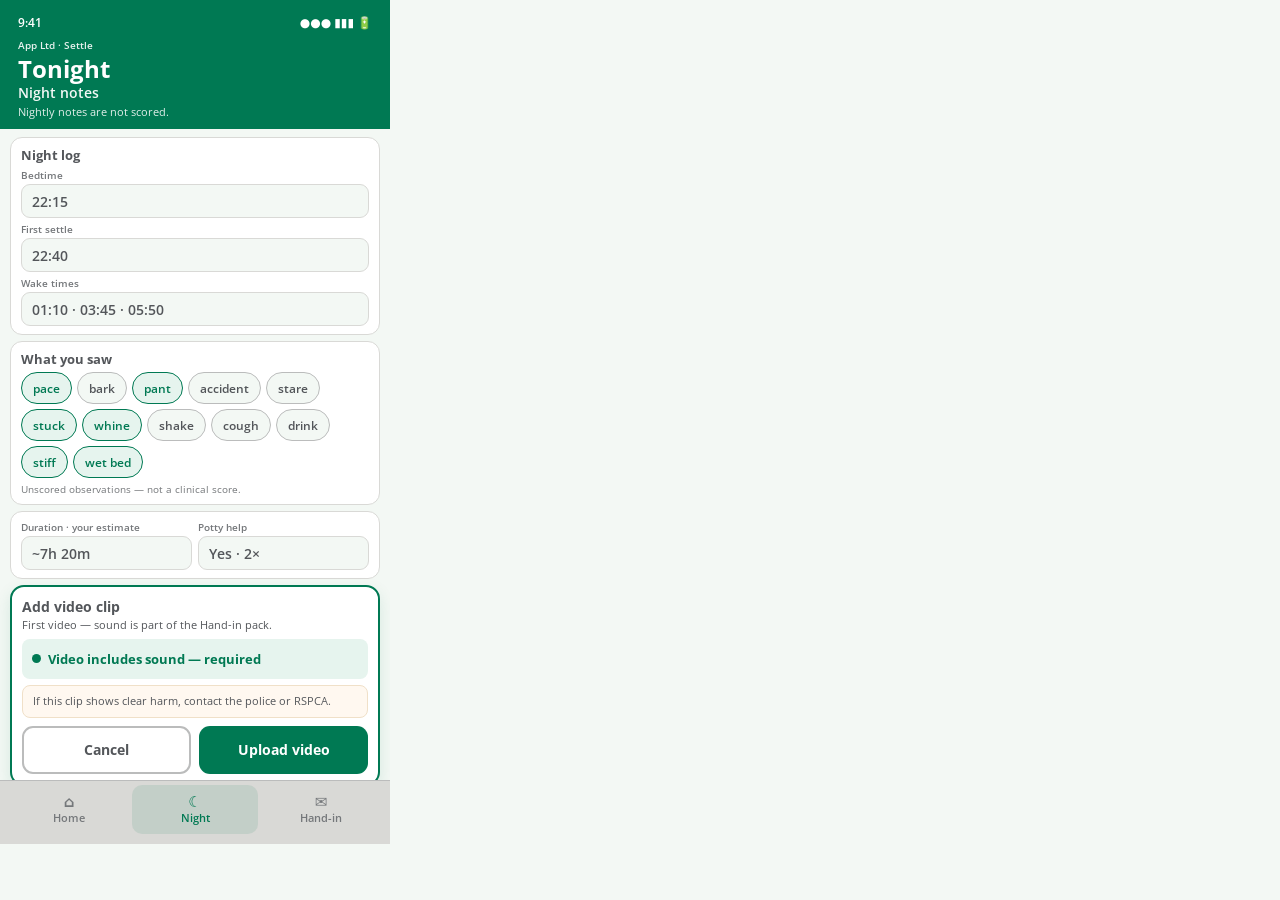
==== soft-meadow-gapcheck-2026-10-03/night.html @ 09fe37c2 "Add the 3 October Soft Meadow gap-check wireframe pack. Keep the existing root screens as they are a" ====
<!DOCTYPE html>
<html lang="en-GB">
<head>
<meta charset="utf-8" />
<meta name="viewport" content="width=device-width, initial-scale=1" />
<title>Settle Soft Meadow — Night</title>
<link href="https://fonts.googleapis.com/css2?family=Open+Sans:wght@400;600;700&display=swap" rel="stylesheet" />
<style>
:root{--primary:#007953;--bg:#F3F8F4;--cg1:#D9D9D6;--cg4:#BBBCBC;--cg7:#97999B;--cg9:#75787B;--cg11:#53565A;--white:#FFF}
*{box-sizing:border-box;margin:0;padding:0}
html,body{background:#E8ECE9;font-family:"Open Sans",system-ui,sans-serif;color:var(--cg11);-webkit-font-smoothing:antialiased}
.stage{min-height:100vh;display:flex;align-items:flex-start;justify-content:center;padding:24px}
.phone{width:390px;height:844px;background:var(--bg);border-radius:36px;overflow:hidden;position:relative;box-shadow:0 18px 48px rgba(83,86,90,.22);border:1px solid var(--cg4);display:flex;flex-direction:column}
.status{height:36px;padding:8px 18px 0;display:flex;justify-content:space-between;align-items:center;font-size:12px;font-weight:600;color:#fff;background:var(--primary);flex-shrink:0}
.header{background:var(--primary);color:#fff;padding:2px 18px 10px;flex-shrink:0}
.brand{font-size:10px;font-weight:600;opacity:.9;margin-bottom:4px}
.header h1{font-size:24px;font-weight:700;line-height:1.1;margin-bottom:1px}
.header .sub{font-size:14px;font-weight:600;opacity:.95;margin-bottom:2px}
.header .note{font-size:11px;opacity:.88}
.scroll{flex:1;overflow:hidden;padding:8px 10px 0;padding-bottom:70px}
.card{background:#fff;border:1px solid var(--cg1);border-radius:12px;padding:8px 10px;margin-bottom:6px}
.card h2{font-size:13px;font-weight:700;margin-bottom:4px}
.label{font-size:10px;font-weight:600;color:var(--cg9);margin-bottom:2px}
.field{background:var(--bg);border:1.5px solid var(--cg1);border-radius:9px;min-height:34px;padding:6px 10px;font-size:14px;font-weight:600;display:flex;align-items:center;margin-bottom:4px}
.field:last-child{margin-bottom:0}
.chips{display:flex;flex-wrap:wrap;gap:5px}
.chip{min-height:32px;padding:5px 11px;border-radius:999px;border:1.5px solid var(--cg4);background:var(--bg);font-size:12px;font-weight:600;display:inline-flex;align-items:center}
.chip.on{border-color:var(--primary);background:#E6F4EE;color:var(--primary)}
.chip-caption{font-size:10px;color:var(--cg9);margin-top:4px}
.row2{display:grid;grid-template-columns:1fr 1fr;gap:6px}
.tip{display:flex;gap:8px;align-items:center;background:#fff;border:1px solid var(--cg1);border-radius:10px;padding:6px;margin-bottom:6px}
.tip img{width:40px;height:40px;object-fit:cover;border-radius:8px;flex-shrink:0}
.tip p{font-size:10px;line-height:1.3;color:var(--cg9)}
.tip strong{display:block;color:var(--cg11);font-size:11px}
.sheet{background:#fff;border:2px solid var(--primary);border-radius:14px;padding:10px;margin-bottom:4px;box-shadow:0 6px 16px rgba(0,121,83,.12)}
.sheet h2{font-size:14px;font-weight:700;margin-bottom:2px}
.sheet .lead{font-size:11px;line-height:1.3;margin-bottom:2px}
.sound-badge{display:flex;align-items:center;gap:7px;background:#E6F4EE;color:var(--primary);border-radius:8px;padding:8px 10px;font-size:13px;font-weight:700;margin:6px 0;min-height:40px}
.sound-badge .dot{width:9px;height:9px;border-radius:50%;background:var(--primary);flex-shrink:0}
.harm{font-size:11px;line-height:1.35;color:var(--cg11);background:#FFF8F0;border:1px solid #F0E0C8;border-radius:8px;padding:8px 10px;margin-bottom:8px}
.sheet-actions{display:grid;grid-template-columns:1fr 1fr;gap:8px}
.btn{min-height:48px;border-radius:11px;font-family:inherit;font-size:14px;font-weight:700;display:flex;align-items:center;justify-content:center;border:none}
.btn-ghost{background:#fff;border:2px solid var(--cg4);color:var(--cg11)}
.btn-primary{background:var(--primary);color:#fff}
.nav{position:absolute;left:0;right:0;bottom:0;height:64px;background:var(--cg1);border-top:1px solid var(--cg4);display:grid;grid-template-columns:1fr 1fr 1fr;padding:4px 6px 10px;z-index:2}
.nav a{text-decoration:none;display:flex;flex-direction:column;align-items:center;justify-content:center;gap:1px;font-size:11px;font-weight:600;color:var(--cg9);border-radius:10px}
.nav a.active{color:var(--primary);background:rgba(0,121,83,.10)}
.nav .ico{font-size:15px;line-height:1}
</style>
<style id="capture">
html,body{background:#F3F8F4!important;margin:0!important;padding:0!important}
.stage{padding:0!important;min-height:auto!important;display:block!important}
.phone{border-radius:0!important;box-shadow:none!important;border:none!important;width:390px!important;height:844px!important}
</style>
</head>
<body>
<div class="stage"><div class="phone" id="frame">
<div class="status"><span>9:41</span><span>●●●  ▮▮▮  🔋</span></div>
<div class="header">
  <div class="brand">App Ltd · Settle</div>
  <h1>Tonight</h1>
  <div class="sub">Night notes</div>
  <div class="note">Nightly notes are not scored.</div>
</div>
<div class="scroll">
  <div class="card">
    <h2>Night log</h2>
    <div class="label">Bedtime</div><div class="field">22:15</div>
    <div class="label">First settle</div><div class="field">22:40</div>
    <div class="label">Wake times</div><div class="field">01:10 · 03:45 · 05:50</div>
  </div>
  <div class="card">
    <h2>What you saw</h2>
    <div class="chips">
      <span class="chip on">pace</span><span class="chip">bark</span><span class="chip on">pant</span>
      <span class="chip">accident</span><span class="chip">stare</span><span class="chip on">stuck</span>
      <span class="chip on">whine</span><span class="chip">shake</span><span class="chip">cough</span>
      <span class="chip">drink</span><span class="chip on">stiff</span><span class="chip on">wet bed</span>
    </div>
    <p class="chip-caption">Unscored observations — not a clinical score.</p>
  </div>
  <div class="card"><div class="row2">
    <div><div class="label">Duration · your estimate</div><div class="field">~7h 20m</div></div>
    <div><div class="label">Potty help</div><div class="field">Yes · 2×</div></div>
  </div></div>
  <div class="sheet" role="region" aria-label="Add video clip">
    <h2>Add video clip</h2>
    <p class="lead">First video — sound is part of the Hand-in pack.</p>
    <div class="sound-badge"><span class="dot"></span> Video includes sound — required</div>
    <div class="harm">If this clip shows clear harm, contact the police or RSPCA.</div>
    <div class="sheet-actions">
      <div class="btn btn-ghost">Cancel</div>
      <div class="btn btn-primary">Upload video</div>
    </div>
  </div>
</div>
<nav class="nav" aria-label="Primary">
  <a href="#"><span class="ico">⌂</span>Home</a>
  <a class="active" href="#"><span class="ico">☾</span>Night</a>
  <a href="hand-in.html"><span class="ico">✉</span>Hand-in</a>
</nav>
</div></div>
</body>
</html>
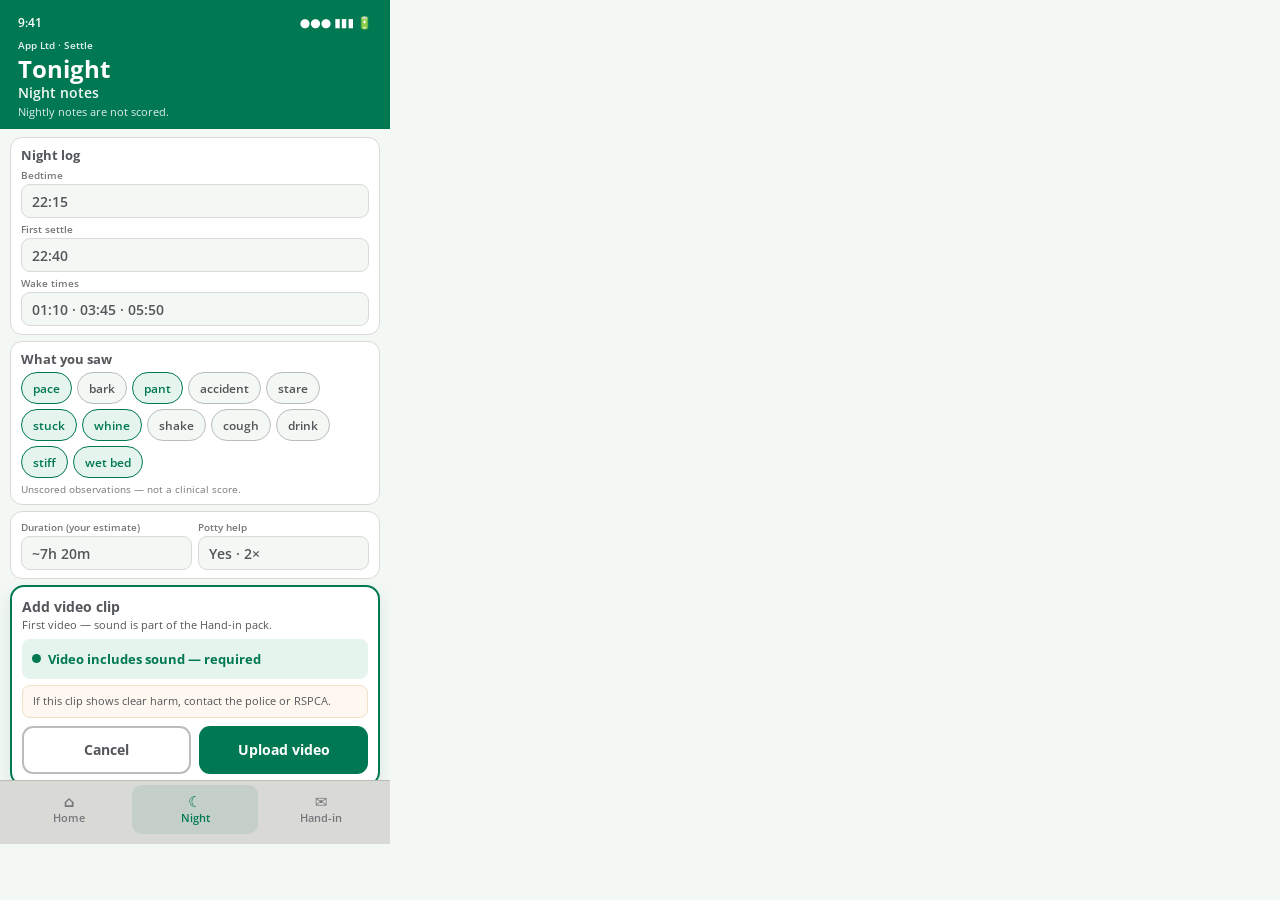
==== commit 1bdb12f3: "Use bracket wording for the Night duration label. Change only the new gap-check pack so the label re" ====
--- a/soft-meadow-gapcheck-2026-10-03/night.html
+++ b/soft-meadow-gapcheck-2026-10-03/night.html
@@ -80,7 +80,7 @@
     <p class="chip-caption">Unscored observations — not a clinical score.</p>
   </div>
   <div class="card"><div class="row2">
-    <div><div class="label">Duration · your estimate</div><div class="field">~7h 20m</div></div>
+    <div><div class="label">Duration (your estimate)</div><div class="field">~7h 20m</div></div>
     <div><div class="label">Potty help</div><div class="field">Yes · 2×</div></div>
   </div></div>
   <div class="sheet" role="region" aria-label="Add video clip">
